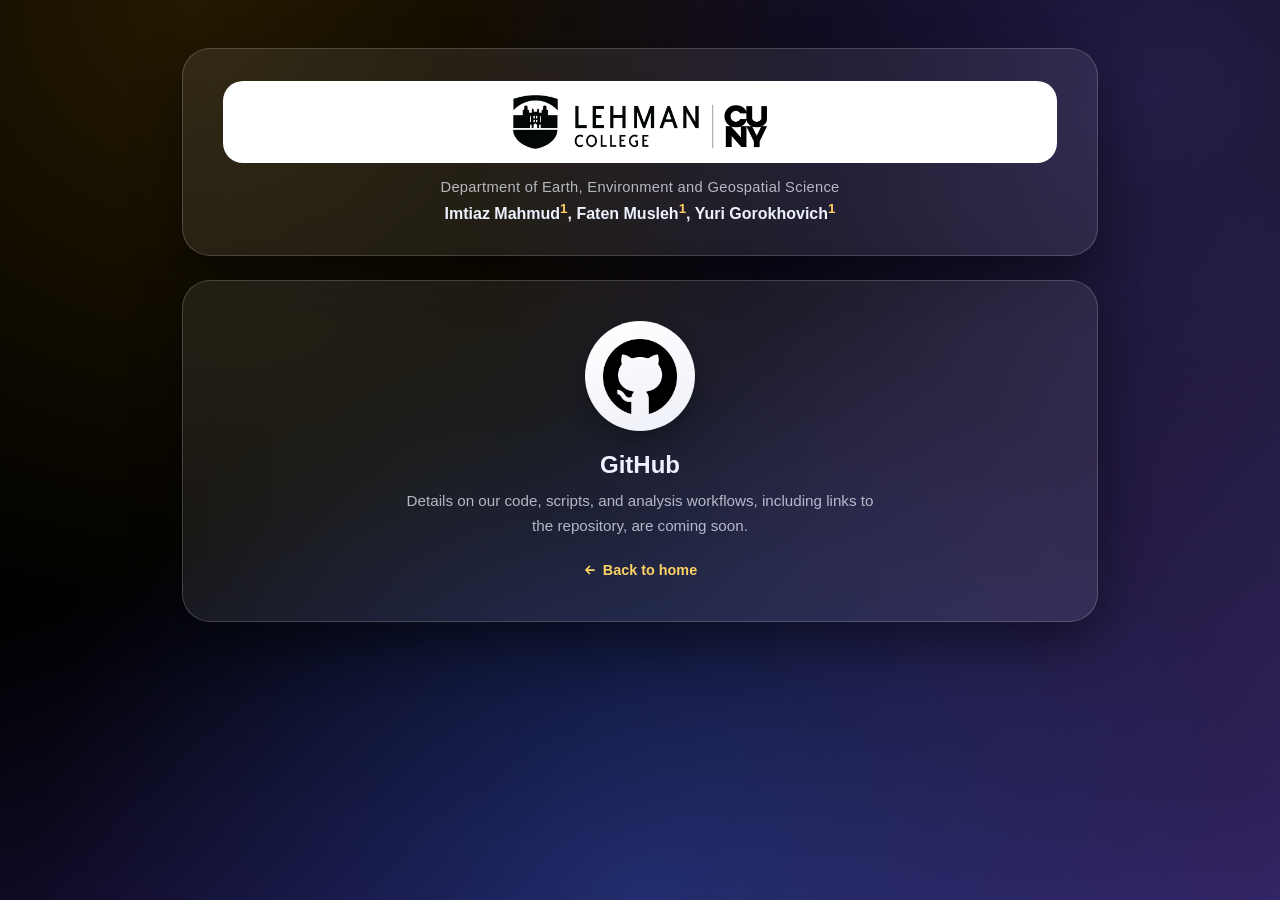
==== github.html @ 3184cb17 "MMM" ====
<!DOCTYPE html>
<html lang="en">
<head>
<meta charset="UTF-8">
<meta name="viewport" content="width=device-width, initial-scale=1, viewport-fit=cover">
<title>GitHub Code | Data &amp; Codes Used in Our Research</title>
<link rel="icon" href="images/Lehman_logo.png">
<link rel="stylesheet" href="css/style.css">
</head>
<body>
<div class="wrap">
  <header class="masthead">
    <div class="logo-row">
      <img src="images/Lehman_logo.png" alt="Lehman College, CUNY">
    </div>
    <p class="dept">Department of Earth, Environment and Geospatial Science</p>
    <p class="authors">Imtiaz Mahmud<sup>1</sup>, Faten Musleh<sup>1</sup>, Yuri Gorokhovich<sup>1</sup></p>
  </header>

  <section class="stub-card">
    <span class="stub-badge"><img src="images/github.png" alt="GitHub logo"></span>
    <h1>GitHub</h1>
    <p>Details on our code, scripts, and analysis workflows, including links to the repository, are coming soon.</p>
    <a class="back-link" href="index.html">
      <svg viewBox="0 0 24 24" fill="none" stroke="currentColor" stroke-width="3" stroke-linecap="round" stroke-linejoin="round"><path d="M5 12h14M13 6l6 6-6 6"/></svg>
      Back to home
    </a>
  </section>
</div>
</body>
</html>
---- css/style.css ----
/* ============================================================
   AGU Poster Companion Site — shared styles
   Lehman College / CUNY — Dept. of Earth, Environment & Geospatial Science
   ============================================================ */

:root {
  --navy-deep: #000000;
  --navy: #000000;
  --navy-mid: #16265a;
  --purple: #2a1a5e;
  --accent: #000000;
  --accent-soft: #ffd166;
  --ice: #eef2ff;
  --glass-bg: rgba(255, 255, 255, 0.08);
  --glass-border: rgba(255, 255, 255, 0.18);
  --card-bg: rgba(255, 255, 255, 0.96);
  --text-dim: rgba(238, 242, 255, 0.72);
  --radius-lg: 28px;
  --radius-md: 20px;
  --radius-sm: 14px;
  --shadow-deep: 0 20px 50px rgba(0, 0, 0, 0.45);
  --shadow-soft: 0 8px 24px rgba(0, 0, 0, 0.25);
}

* {
  box-sizing: border-box;
}

html {
  -webkit-text-size-adjust: 100%;
}

body {
  margin: 0;
  font-family: -apple-system, BlinkMacSystemFont, "Segoe UI", Roboto, Helvetica, Arial, sans-serif;
  color: var(--ice);
  background:
    radial-gradient(circle at 15% 0%, rgba(255, 180, 0, 0.14), transparent 45%),
    radial-gradient(circle at 90% 10%, rgba(122, 90, 248, 0.28), transparent 50%),
    radial-gradient(circle at 50% 100%, rgba(35, 90, 190, 0.35), transparent 55%),
    linear-gradient(160deg, var(--navy-deep) 0%, var(--navy) 45%, var(--purple) 100%);
  background-attachment: fixed;
  min-height: 100vh;
  -webkit-font-smoothing: antialiased;
  overflow-x: hidden;
}

/* subtle animated sheen across the whole page for that glossy "2.5" feel */
body::before {
  content: "";
  position: fixed;
  inset: 0;
  pointer-events: none;
  background: linear-gradient(120deg, transparent 20%, rgba(255, 255, 255, 0.05) 40%, transparent 60%);
  background-size: 250% 250%;
  animation: sheen 14s ease-in-out infinite;
  z-index: 0;
}

@keyframes sheen {
  0% { background-position: 0% 0%; }
  50% { background-position: 100% 100%; }
  100% { background-position: 0% 0%; }
}

.wrap {
  position: relative;
  z-index: 1;
  max-width: 720px;
  margin: 0 auto;
  padding: 20px 18px 48px;
}

/* ---------- Header / masthead ---------- */

.masthead {
  background: var(--glass-bg);
  border: 1px solid var(--glass-border);
  backdrop-filter: blur(18px);
  -webkit-backdrop-filter: blur(18px);
  border-radius: var(--radius-lg);
  padding: 22px 20px;
  box-shadow: var(--shadow-deep);
  text-align: center;
}

.masthead .logo-row {
  display: flex;
  align-items: center;
  justify-content: center;
  gap: 14px;
  background: #ffffff;
  border-radius: var(--radius-md);
  padding: 14px 16px;
  margin-bottom: 16px;
}

.masthead .logo-row img {
  height: 42px;
  width: auto;
  display: block;
}

.masthead .divider {
  width: 1px;
  height: 34px;
  background: #cfd4e6;
}

.dept {
  font-size: 0.92rem;
  letter-spacing: 0.02em;
  color: var(--text-dim);
  margin: 0 0 6px;
}

.authors {
  font-size: 1rem;
  font-weight: 600;
  color: var(--ice);
  margin: 0;
}

.authors sup {
  color: var(--accent-soft);
  font-weight: 700;
}

/* ---------- Title band ---------- */

.title-band {
  margin: 26px 0 22px;
  text-align: center;
}

.title-band h1 {
  font-size: 1.6rem;
  line-height: 1.25;
  margin: 0 0 8px;
  font-weight: 800;
  background: linear-gradient(90deg, #ffffff, var(--accent-soft));
  -webkit-background-clip: text;
  background-clip: text;
  color: transparent;
}

.title-band p {
  margin: 0;
  color: var(--text-dim);
  font-size: 0.95rem;
}

/* ---------- Logo grid ---------- */

.logo-grid {
  display: grid;
  grid-template-columns: 1fr 1fr;
  gap: 16px;
  margin-top: 22px;
}

.logo-card {
  position: relative;
  display: flex;
  flex-direction: column;
  align-items: center;
  gap: 12px;
  padding: 24px 16px 20px;
  background: var(--card-bg);
  border-radius: var(--radius-md);
  text-decoration: none;
  color: #10143a;
  box-shadow: var(--shadow-soft);
  border: 1px solid rgba(255, 255, 255, 0.5);
  transition: transform 0.25s ease, box-shadow 0.25s ease;
  -webkit-tap-highlight-color: transparent;
}

.logo-card:active {
  transform: scale(0.97);
}

@media (hover: hover) {
  .logo-card:hover {
    transform: translateY(-6px);
    box-shadow: 0 20px 40px rgba(0, 0, 0, 0.35);
  }
  .logo-card:hover .logo-badge {
    transform: scale(1.06);
  }
}

.logo-badge {
  width: 84px;
  height: 84px;
  border-radius: 50%;
  background: linear-gradient(160deg, #ffffff, #eef0f8);
  display: flex;
  align-items: center;
  justify-content: center;
  box-shadow:
    inset 0 2px 4px rgba(255, 255, 255, 0.9),
    inset 0 -6px 10px rgba(0, 0, 0, 0.08),
    0 6px 14px rgba(0, 0, 0, 0.18);
  transition: transform 0.25s ease;
  overflow: hidden;
}

.logo-badge img {
  width: 68%;
  height: 68%;
  object-fit: contain;
}

.logo-card .name {
  font-weight: 700;
  font-size: 0.98rem;
  text-align: center;
}

.logo-card .desc {
  font-size: 0.78rem;
  color: #5a5f78;
  text-align: center;
  margin: -6px 0 2px;
}

.logo-card .go {
  font-size: 0.72rem;
  font-weight: 700;
  letter-spacing: 0.06em;
  text-transform: uppercase;
  color: var(--navy-mid);
  display: inline-flex;
  align-items: center;
  gap: 4px;
}

.logo-card .go svg {
  width: 12px;
  height: 12px;
  transition: transform 0.2s ease;
}

.logo-card:hover .go svg {
  transform: translateX(3px);
}

/* ---------- Hint / footer ---------- */

.hint {
  text-align: center;
  margin-top: 26px;
  color: var(--text-dim);
  font-size: 0.85rem;
  font-style: italic;
}

.site-footer {
  text-align: center;
  margin-top: 40px;
  padding-top: 18px;
  border-top: 1px solid var(--glass-border);
  color: rgba(238, 242, 255, 0.5);
  font-size: 0.78rem;
  line-height: 1.6;
}

/* ---------- Desktop optimization ---------- */

@media (min-width: 640px) {
  .wrap {
    max-width: 840px;
    padding: 48px 32px 64px;
  }

  .masthead {
    padding: 32px 40px;
  }

  .masthead .logo-row img {
    height: 54px;
  }

  .title-band h1 {
    font-size: 2.1rem;
  }

  .title-band p {
    font-size: 1.05rem;
  }

  .logo-grid {
    grid-template-columns: repeat(4, 1fr);
    gap: 20px;
  }

  .logo-badge {
    width: 96px;
    height: 96px;
  }
}

@media (min-width: 900px) {
  .wrap {
    max-width: 980px;
  }
}

/* ---------- Stub / blog placeholder pages ---------- */

.stub-card {
  background: var(--glass-bg);
  border: 1px solid var(--glass-border);
  backdrop-filter: blur(18px);
  -webkit-backdrop-filter: blur(18px);
  border-radius: var(--radius-lg);
  padding: 40px 24px;
  text-align: center;
  box-shadow: var(--shadow-deep);
  margin-top: 24px;
}

.stub-badge {
  width: 110px;
  height: 110px;
  margin: 0 auto 20px;
  border-radius: 50%;
  background: linear-gradient(160deg, #ffffff, #eef0f8);
  display: flex;
  align-items: center;
  justify-content: center;
  box-shadow: 0 10px 24px rgba(0, 0, 0, 0.3);
}

.stub-badge img {
  width: 68%;
  height: 68%;
  object-fit: contain;
}

.stub-card h1 {
  font-size: 1.5rem;
  margin: 0 0 10px;
}

.stub-card p {
  color: var(--text-dim);
  font-size: 0.95rem;
  line-height: 1.6;
  max-width: 480px;
  margin: 0 auto;
}

.back-link {
  display: inline-flex;
  align-items: center;
  gap: 6px;
  margin-top: 24px;
  color: var(--accent-soft);
  text-decoration: none;
  font-weight: 600;
  font-size: 0.9rem;
}

.back-link svg {
  width: 14px;
  height: 14px;
  transform: rotate(180deg);
}
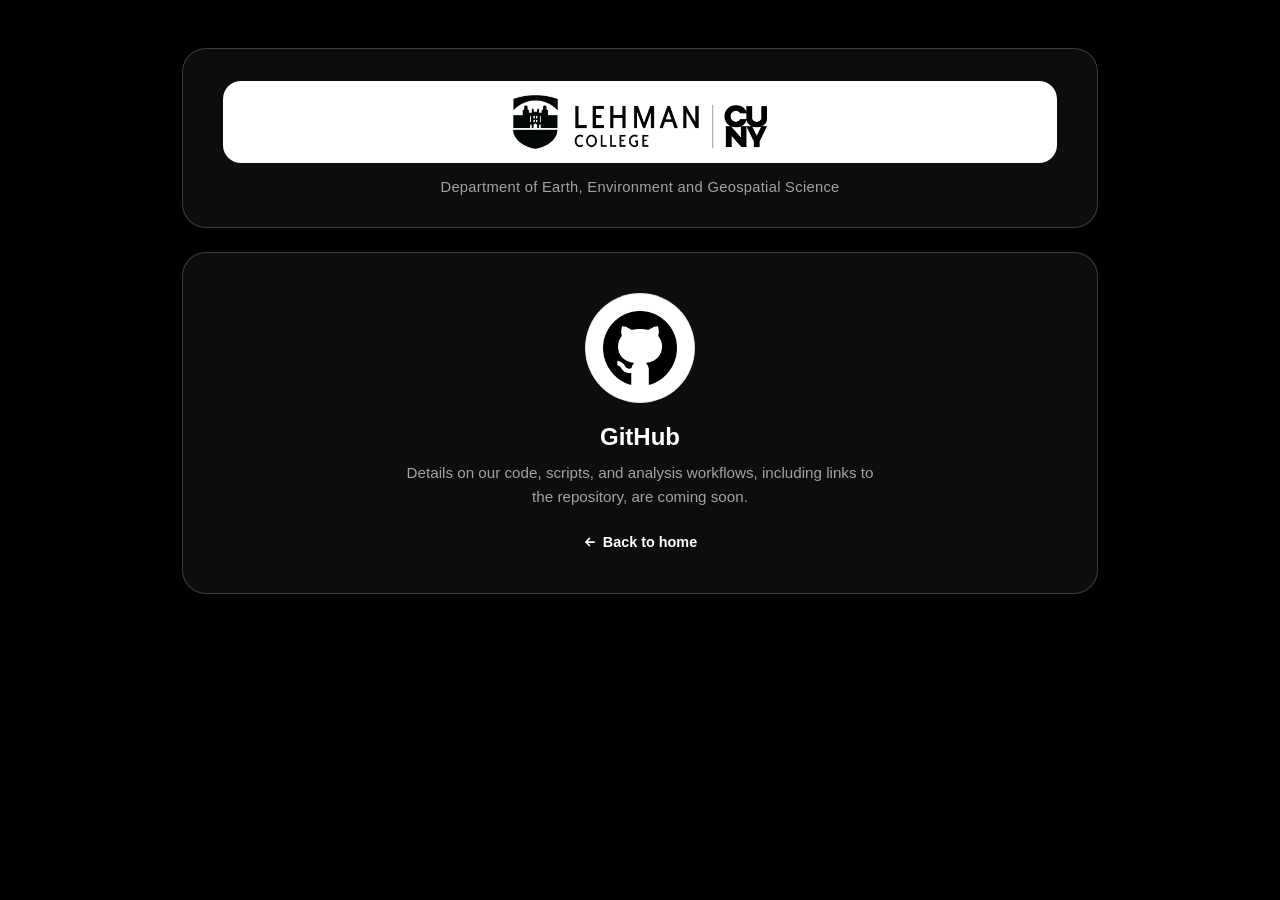
==== commit 1734f857: "NASA_reporting_guage" ====
--- a/github.html
+++ b/github.html
@@ -14,7 +14,6 @@
       <img src="images/Lehman_logo.png" alt="Lehman College, CUNY">
     </div>
     <p class="dept">Department of Earth, Environment and Geospatial Science</p>
-    <p class="authors">Imtiaz Mahmud<sup>1</sup>, Faten Musleh<sup>1</sup>, Yuri Gorokhovich<sup>1</sup></p>
   </header>
 
   <section class="stub-card">
--- a/css/style.css
+++ b/css/style.css
@@ -1,25 +1,22 @@
 /* ============================================================
    AGU Poster Companion Site — shared styles
    Lehman College / CUNY — Dept. of Earth, Environment & Geospatial Science
+   Black & white, minimal.
    ============================================================ */
 
 :root {
-  --navy-deep: #000000;
-  --navy: #000000;
-  --navy-mid: #16265a;
-  --purple: #2a1a5e;
-  --accent: #000000;
-  --accent-soft: #ffd166;
-  --ice: #eef2ff;
-  --glass-bg: rgba(255, 255, 255, 0.08);
-  --glass-border: rgba(255, 255, 255, 0.18);
-  --card-bg: rgba(255, 255, 255, 0.96);
-  --text-dim: rgba(238, 242, 255, 0.72);
-  --radius-lg: 28px;
-  --radius-md: 20px;
-  --radius-sm: 14px;
-  --shadow-deep: 0 20px 50px rgba(0, 0, 0, 0.45);
-  --shadow-soft: 0 8px 24px rgba(0, 0, 0, 0.25);
+  --bg: #000000;
+  --fg: #ffffff;
+  --dim: rgba(255, 255, 255, 0.62);
+  --glass-bg: rgba(255, 255, 255, 0.05);
+  --glass-border: rgba(255, 255, 255, 0.2);
+  --card-bg: #ffffff;
+  --card-fg: #000000;
+  --card-dim: rgba(0, 0, 0, 0.55);
+  --card-border: rgba(0, 0, 0, 0.1);
+  --radius-lg: 24px;
+  --radius-md: 18px;
+  --radius-sm: 12px;
 }
 
 * {
@@ -33,39 +30,13 @@
 body {
   margin: 0;
   font-family: -apple-system, BlinkMacSystemFont, "Segoe UI", Roboto, Helvetica, Arial, sans-serif;
-  color: var(--ice);
-  background:
-    radial-gradient(circle at 15% 0%, rgba(255, 180, 0, 0.14), transparent 45%),
-    radial-gradient(circle at 90% 10%, rgba(122, 90, 248, 0.28), transparent 50%),
-    radial-gradient(circle at 50% 100%, rgba(35, 90, 190, 0.35), transparent 55%),
-    linear-gradient(160deg, var(--navy-deep) 0%, var(--navy) 45%, var(--purple) 100%);
-  background-attachment: fixed;
+  color: var(--fg);
+  background: var(--bg);
   min-height: 100vh;
   -webkit-font-smoothing: antialiased;
-  overflow-x: hidden;
-}
-
-/* subtle animated sheen across the whole page for that glossy "2.5" feel */
-body::before {
-  content: "";
-  position: fixed;
-  inset: 0;
-  pointer-events: none;
-  background: linear-gradient(120deg, transparent 20%, rgba(255, 255, 255, 0.05) 40%, transparent 60%);
-  background-size: 250% 250%;
-  animation: sheen 14s ease-in-out infinite;
-  z-index: 0;
-}
-
-@keyframes sheen {
-  0% { background-position: 0% 0%; }
-  50% { background-position: 100% 100%; }
-  100% { background-position: 0% 0%; }
 }
 
 .wrap {
-  position: relative;
-  z-index: 1;
   max-width: 720px;
   margin: 0 auto;
   padding: 20px 18px 48px;
@@ -76,11 +47,8 @@
 .masthead {
   background: var(--glass-bg);
   border: 1px solid var(--glass-border);
-  backdrop-filter: blur(18px);
-  -webkit-backdrop-filter: blur(18px);
   border-radius: var(--radius-lg);
   padding: 22px 20px;
-  box-shadow: var(--shadow-deep);
   text-align: center;
 }
 
@@ -92,7 +60,6 @@
   background: #ffffff;
   border-radius: var(--radius-md);
   padding: 14px 16px;
-  margin-bottom: 16px;
 }
 
 .masthead .logo-row img {
@@ -101,29 +68,11 @@
   display: block;
 }
 
-.masthead .divider {
-  width: 1px;
-  height: 34px;
-  background: #cfd4e6;
-}
-
 .dept {
   font-size: 0.92rem;
   letter-spacing: 0.02em;
-  color: var(--text-dim);
-  margin: 0 0 6px;
-}
-
-.authors {
-  font-size: 1rem;
-  font-weight: 600;
-  color: var(--ice);
-  margin: 0;
-}
-
-.authors sup {
-  color: var(--accent-soft);
-  font-weight: 700;
+  color: var(--dim);
+  margin: 16px 0 0;
 }
 
 /* ---------- Title band ---------- */
@@ -138,23 +87,21 @@
   line-height: 1.25;
   margin: 0 0 8px;
   font-weight: 800;
-  background: linear-gradient(90deg, #ffffff, var(--accent-soft));
-  -webkit-background-clip: text;
-  background-clip: text;
-  color: transparent;
+  color: var(--fg);
 }
 
 .title-band p {
   margin: 0;
-  color: var(--text-dim);
+  color: var(--dim);
   font-size: 0.95rem;
 }
 
 /* ---------- Logo grid ---------- */
 
 .logo-grid {
-  display: grid;
-  grid-template-columns: 1fr 1fr;
+  display: flex;
+  flex-wrap: wrap;
+  justify-content: center;
   gap: 16px;
   margin-top: 22px;
 }
@@ -165,14 +112,16 @@
   flex-direction: column;
   align-items: center;
   gap: 12px;
+  flex: 1 1 calc(50% - 16px);
+  min-width: 130px;
+  max-width: 220px;
   padding: 24px 16px 20px;
   background: var(--card-bg);
   border-radius: var(--radius-md);
   text-decoration: none;
-  color: #10143a;
-  box-shadow: var(--shadow-soft);
-  border: 1px solid rgba(255, 255, 255, 0.5);
-  transition: transform 0.25s ease, box-shadow 0.25s ease;
+  color: var(--card-fg);
+  border: 1px solid var(--card-border);
+  transition: transform 0.2s ease, box-shadow 0.2s ease;
   -webkit-tap-highlight-color: transparent;
 }
 
@@ -182,11 +131,8 @@
 
 @media (hover: hover) {
   .logo-card:hover {
-    transform: translateY(-6px);
-    box-shadow: 0 20px 40px rgba(0, 0, 0, 0.35);
-  }
-  .logo-card:hover .logo-badge {
-    transform: scale(1.06);
+    transform: translateY(-4px);
+    box-shadow: 0 14px 28px rgba(255, 255, 255, 0.12);
   }
 }
 
@@ -194,15 +140,11 @@
   width: 84px;
   height: 84px;
   border-radius: 50%;
-  background: linear-gradient(160deg, #ffffff, #eef0f8);
+  background: #ffffff;
   display: flex;
   align-items: center;
   justify-content: center;
-  box-shadow:
-    inset 0 2px 4px rgba(255, 255, 255, 0.9),
-    inset 0 -6px 10px rgba(0, 0, 0, 0.08),
-    0 6px 14px rgba(0, 0, 0, 0.18);
-  transition: transform 0.25s ease;
+  border: 1px solid var(--card-border);
   overflow: hidden;
 }
 
@@ -212,6 +154,12 @@
   object-fit: contain;
 }
 
+.logo-badge svg {
+  width: 44%;
+  height: 44%;
+  color: #000000;
+}
+
 .logo-card .name {
   font-weight: 700;
   font-size: 0.98rem;
@@ -220,7 +168,7 @@
 
 .logo-card .desc {
   font-size: 0.78rem;
-  color: #5a5f78;
+  color: var(--card-dim);
   text-align: center;
   margin: -6px 0 2px;
 }
@@ -230,7 +178,7 @@
   font-weight: 700;
   letter-spacing: 0.06em;
   text-transform: uppercase;
-  color: var(--navy-mid);
+  color: #000000;
   display: inline-flex;
   align-items: center;
   gap: 4px;
@@ -251,7 +199,7 @@
 .hint {
   text-align: center;
   margin-top: 26px;
-  color: var(--text-dim);
+  color: var(--dim);
   font-size: 0.85rem;
   font-style: italic;
 }
@@ -261,7 +209,7 @@
   margin-top: 40px;
   padding-top: 18px;
   border-top: 1px solid var(--glass-border);
-  color: rgba(238, 242, 255, 0.5);
+  color: rgba(255, 255, 255, 0.4);
   font-size: 0.78rem;
   line-height: 1.6;
 }
@@ -290,9 +238,8 @@
     font-size: 1.05rem;
   }
 
-  .logo-grid {
-    grid-template-columns: repeat(4, 1fr);
-    gap: 20px;
+  .logo-card {
+    flex-basis: calc(33.333% - 16px);
   }
 
   .logo-badge {
@@ -305,6 +252,10 @@
   .wrap {
     max-width: 980px;
   }
+
+  .logo-card {
+    flex-basis: calc(20% - 16px);
+  }
 }
 
 /* ---------- Stub / blog placeholder pages ---------- */
@@ -312,12 +263,9 @@
 .stub-card {
   background: var(--glass-bg);
   border: 1px solid var(--glass-border);
-  backdrop-filter: blur(18px);
-  -webkit-backdrop-filter: blur(18px);
   border-radius: var(--radius-lg);
   padding: 40px 24px;
   text-align: center;
-  box-shadow: var(--shadow-deep);
   margin-top: 24px;
 }
 
@@ -326,11 +274,11 @@
   height: 110px;
   margin: 0 auto 20px;
   border-radius: 50%;
-  background: linear-gradient(160deg, #ffffff, #eef0f8);
+  background: #ffffff;
   display: flex;
   align-items: center;
   justify-content: center;
-  box-shadow: 0 10px 24px rgba(0, 0, 0, 0.3);
+  border: 1px solid var(--card-border);
 }
 
 .stub-badge img {
@@ -339,13 +287,19 @@
   object-fit: contain;
 }
 
+.stub-badge svg {
+  width: 44%;
+  height: 44%;
+  color: #000000;
+}
+
 .stub-card h1 {
   font-size: 1.5rem;
   margin: 0 0 10px;
 }
 
 .stub-card p {
-  color: var(--text-dim);
+  color: var(--dim);
   font-size: 0.95rem;
   line-height: 1.6;
   max-width: 480px;
@@ -357,7 +311,7 @@
   align-items: center;
   gap: 6px;
   margin-top: 24px;
-  color: var(--accent-soft);
+  color: var(--fg);
   text-decoration: none;
   font-weight: 600;
   font-size: 0.9rem;
@@ -368,3 +322,49 @@
   height: 14px;
   transform: rotate(180deg);
 }
+
+/* ---------- Link list (NASA Reporting Gauge page) ---------- */
+
+.link-list {
+  display: flex;
+  flex-direction: column;
+  gap: 12px;
+  max-width: 480px;
+  margin: 26px auto 0;
+  text-align: left;
+}
+
+.link-item {
+  display: flex;
+  flex-direction: column;
+  gap: 4px;
+  padding: 16px 18px;
+  background: #ffffff;
+  color: #000000;
+  border-radius: var(--radius-sm);
+  text-decoration: none;
+  border: 1px solid var(--card-border);
+  transition: transform 0.2s ease;
+}
+
+.link-item:active {
+  transform: scale(0.98);
+}
+
+@media (hover: hover) {
+  .link-item:hover {
+    transform: translateY(-2px);
+    box-shadow: 0 10px 22px rgba(255, 255, 255, 0.1);
+  }
+}
+
+.link-item .link-title {
+  font-weight: 700;
+  font-size: 0.95rem;
+}
+
+.link-item .link-url {
+  font-size: 0.78rem;
+  color: rgba(0, 0, 0, 0.55);
+  word-break: break-word;
+}
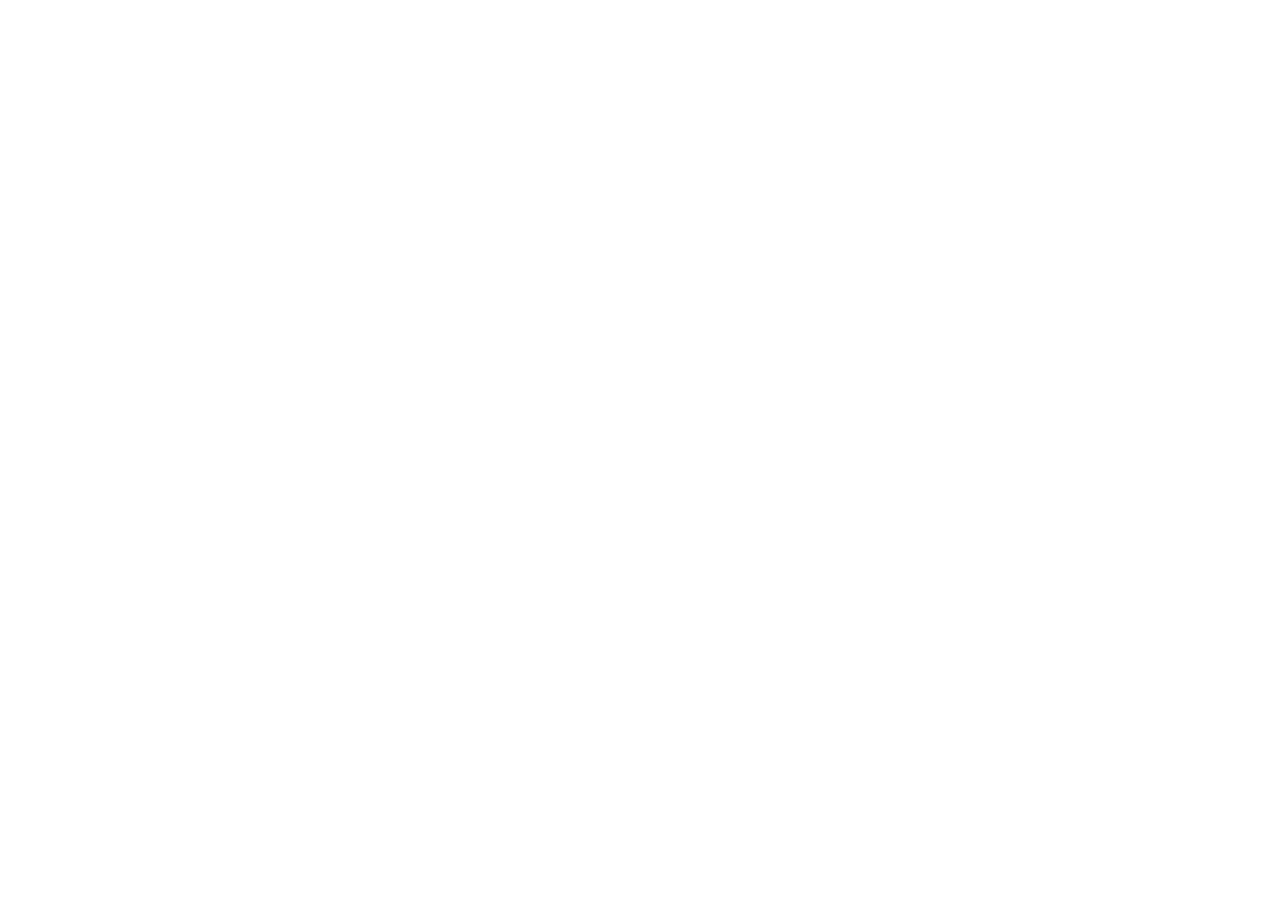
==== commit 23d6bb89: "nov1" ====
--- a/github.html
+++ b/github.html
@@ -2,29 +2,11 @@
 <html lang="en">
 <head>
 <meta charset="UTF-8">
-<meta name="viewport" content="width=device-width, initial-scale=1, viewport-fit=cover">
-<title>GitHub Code | Data &amp; Codes Used in Our Research</title>
-<link rel="icon" href="images/Lehman_logo.png">
-<link rel="stylesheet" href="css/style.css">
+<meta name="viewport" content="width=device-width, initial-scale=1">
+<meta http-equiv="refresh" content="0; url=https://github.com/imtiaz-bronx/GPM_Codes">
+<title>GitHub</title>
 </head>
-<body>
-<div class="wrap">
-  <header class="masthead">
-    <div class="logo-row">
-      <img src="images/Lehman_logo.png" alt="Lehman College, CUNY">
-    </div>
-    <p class="dept">Department of Earth, Environment and Geospatial Science</p>
-  </header>
-
-  <section class="stub-card">
-    <span class="stub-badge"><img src="images/github.png" alt="GitHub logo"></span>
-    <h1>GitHub</h1>
-    <p>Details on our code, scripts, and analysis workflows, including links to the repository, are coming soon.</p>
-    <a class="back-link" href="index.html">
-      <svg viewBox="0 0 24 24" fill="none" stroke="currentColor" stroke-width="3" stroke-linecap="round" stroke-linejoin="round"><path d="M5 12h14M13 6l6 6-6 6"/></svg>
-      Back to home
-    </a>
-  </section>
-</div>
+<body style="background:#000;color:#fff;font-family:sans-serif">
+<p>Redirecting to <a style="color:#fff" href="https://github.com/imtiaz-bronx/GPM_Codes">GPM_Codes on GitHub</a>&hellip;</p>
 </body>
 </html>
